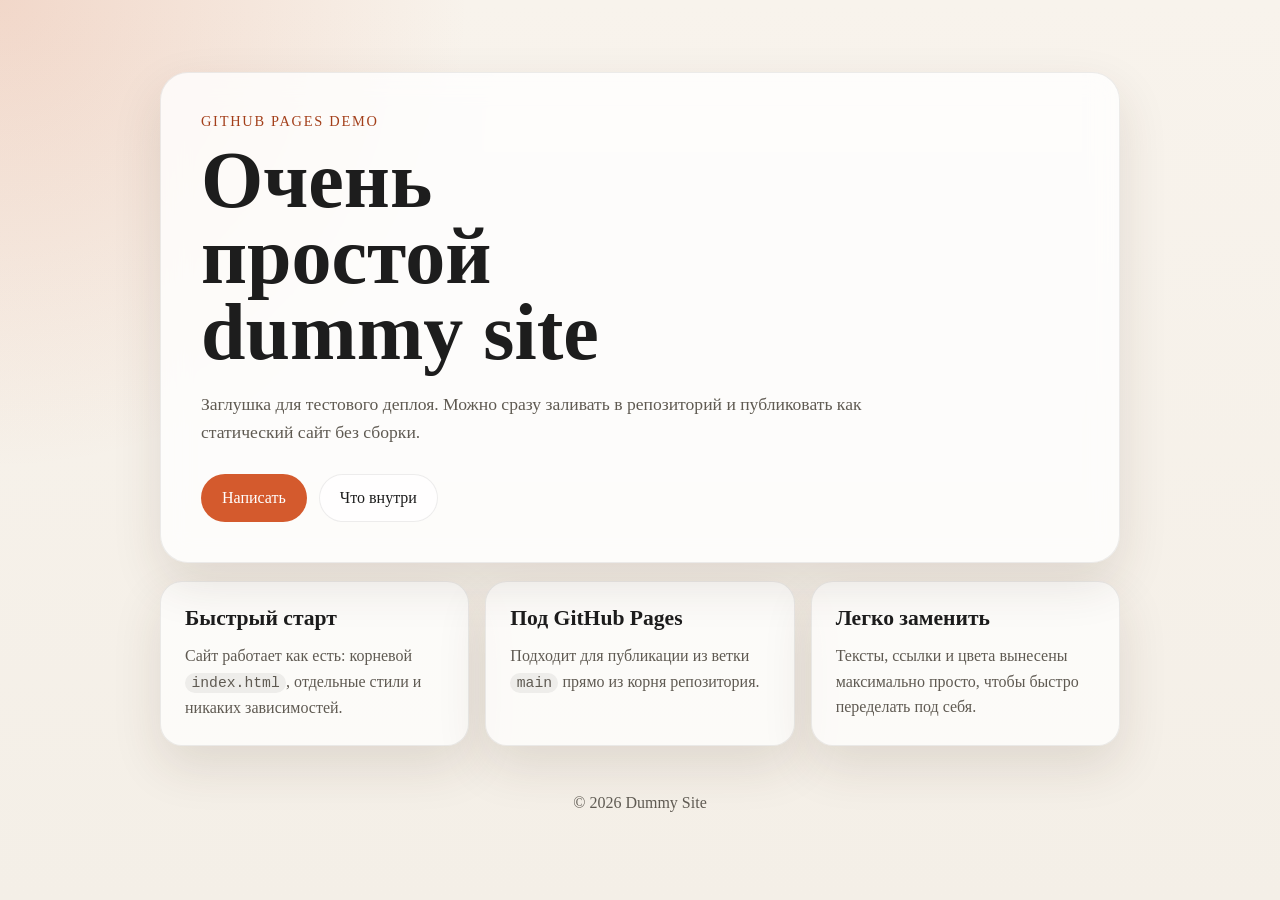
==== index.html @ 44cd0279 "add nk site as an example" ====
<!DOCTYPE html>
<html lang="ru">
  <head>
    <meta charset="UTF-8" />
    <meta name="viewport" content="width=device-width, initial-scale=1.0" />
    <title>Dummy Site</title>
    <meta
      name="description"
      content="Простой dummy-сайт для быстрого деплоя через GitHub Pages."
    />
    <link rel="stylesheet" href="styles.css" />
  </head>
  <body>
    <main class="page">
      <section class="hero">
        <p class="eyebrow">GitHub Pages Demo</p>
        <h1>Очень простой dummy site</h1>
        <p class="lead">
          Заглушка для тестового деплоя. Можно сразу заливать в репозиторий и
          публиковать как статический сайт без сборки.
        </p>
        <div class="actions">
          <a class="button primary" href="mailto:hello@example.com">Написать</a>
          <a class="button secondary" href="#about">Что внутри</a>
        </div>
      </section>

      <section class="grid" id="about">
        <article class="card">
          <h2>Быстрый старт</h2>
          <p>
            Сайт работает как есть: корневой <code>index.html</code>, отдельные
            стили и никаких зависимостей.
          </p>
        </article>

        <article class="card">
          <h2>Под GitHub Pages</h2>
          <p>
            Подходит для публикации из ветки <code>main</code> прямо из корня
            репозитория.
          </p>
        </article>

        <article class="card">
          <h2>Легко заменить</h2>
          <p>
            Тексты, ссылки и цвета вынесены максимально просто, чтобы быстро
            переделать под себя.
          </p>
        </article>
      </section>
    </main>

    <footer class="footer">
      <p>© 2026 Dummy Site</p>
    </footer>
  </body>
</html>
---- styles.css ----
:root {
  --bg: #f4efe7;
  --surface: rgba(255, 255, 255, 0.78);
  --text: #1d1d1d;
  --muted: #5f5a52;
  --accent: #d45a2d;
  --accent-dark: #a33f1a;
  --border: rgba(29, 29, 29, 0.08);
  --shadow: 0 20px 50px rgba(68, 45, 26, 0.12);
}

* {
  box-sizing: border-box;
}

body {
  margin: 0;
  min-height: 100vh;
  font-family: "Georgia", "Times New Roman", serif;
  color: var(--text);
  background:
    radial-gradient(circle at top left, rgba(212, 90, 45, 0.18), transparent 30%),
    linear-gradient(180deg, #f8f3ec 0%, var(--bg) 100%);
}

a {
  color: inherit;
  text-decoration: none;
}

code {
  padding: 0.12rem 0.4rem;
  border-radius: 999px;
  background: rgba(29, 29, 29, 0.06);
  font-family: "Courier New", monospace;
  font-size: 0.92em;
}

.page {
  width: min(960px, calc(100% - 32px));
  margin: 0 auto;
  padding: 72px 0 48px;
}

.hero {
  padding: 40px;
  border: 1px solid var(--border);
  border-radius: 28px;
  background: var(--surface);
  box-shadow: var(--shadow);
  backdrop-filter: blur(14px);
}

.eyebrow {
  margin: 0 0 12px;
  font-size: 0.9rem;
  letter-spacing: 0.12em;
  text-transform: uppercase;
  color: var(--accent-dark);
}

h1,
h2,
p {
  margin: 0;
}

h1 {
  max-width: 12ch;
  font-size: clamp(2.8rem, 8vw, 5rem);
  line-height: 0.95;
}

.lead {
  max-width: 44rem;
  margin-top: 20px;
  font-size: 1.1rem;
  line-height: 1.6;
  color: var(--muted);
}

.actions {
  display: flex;
  flex-wrap: wrap;
  gap: 12px;
  margin-top: 28px;
}

.button {
  display: inline-flex;
  align-items: center;
  justify-content: center;
  min-height: 48px;
  padding: 0 20px;
  border-radius: 999px;
  border: 1px solid var(--border);
  transition:
    transform 180ms ease,
    background-color 180ms ease,
    color 180ms ease;
}

.button:hover {
  transform: translateY(-2px);
}

.button.primary {
  background: var(--accent);
  color: #fff;
  border-color: transparent;
}

.button.secondary {
  background: rgba(255, 255, 255, 0.65);
}

.grid {
  display: grid;
  grid-template-columns: repeat(3, minmax(0, 1fr));
  gap: 16px;
  margin-top: 18px;
}

.card {
  padding: 24px;
  border: 1px solid var(--border);
  border-radius: 22px;
  background: rgba(255, 255, 255, 0.7);
  box-shadow: var(--shadow);
}

.card h2 {
  margin-bottom: 12px;
  font-size: 1.35rem;
}

.card p {
  color: var(--muted);
  line-height: 1.6;
}

.footer {
  padding: 0 16px 40px;
  text-align: center;
  color: var(--muted);
}

@media (max-width: 720px) {
  .page {
    width: min(100% - 20px, 960px);
    padding-top: 20px;
  }

  .hero,
  .card {
    padding: 22px;
  }

  .grid {
    grid-template-columns: 1fr;
  }

  h1 {
    max-width: none;
  }
}
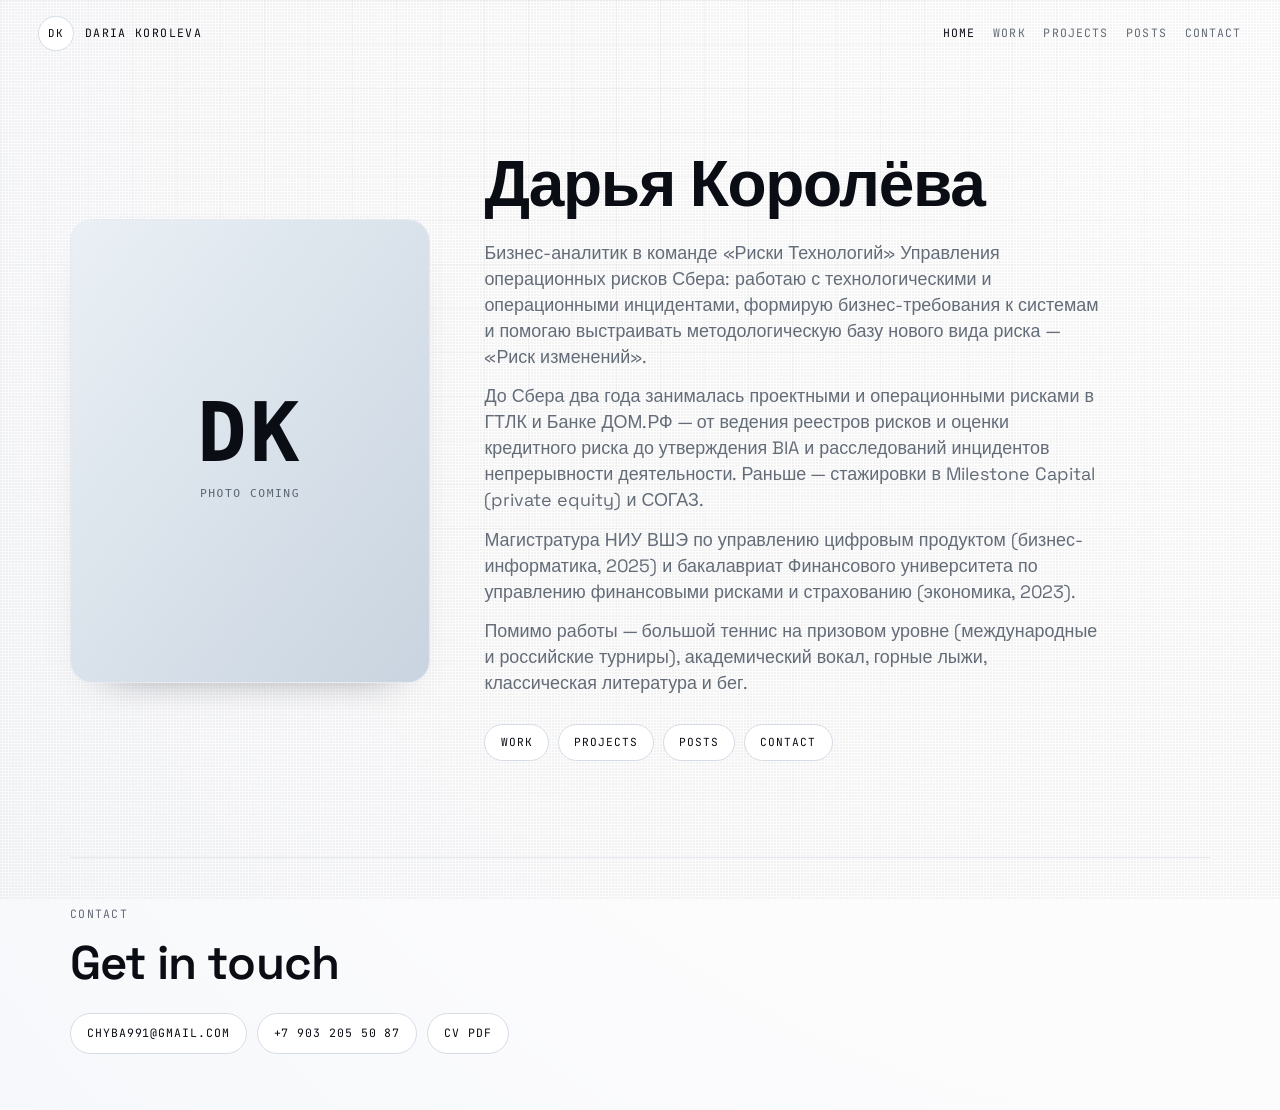
==== commit 3b8cad07: "Rebuild as personal site for Daria Koroleva (modeled on ms-site) Replace the placeholder dummy with " ====
--- a/index.html
+++ b/index.html
@@ -1,59 +1,98 @@
-<!DOCTYPE html>
+<!doctype html>
 <html lang="ru">
   <head>
     <meta charset="UTF-8" />
     <meta name="viewport" content="width=device-width, initial-scale=1.0" />
-    <title>Dummy Site</title>
+    <title>Daria Koroleva</title>
     <meta
       name="description"
-      content="Простой dummy-сайт для быстрого деплоя через GitHub Pages."
+      content="Дарья Королёва — бизнес-аналитик, операционные риски Сбера. Управление рисками и цифровым продуктом."
     />
-    <link rel="stylesheet" href="styles.css" />
+    <link rel="preconnect" href="https://fonts.googleapis.com" />
+    <link rel="preconnect" href="https://fonts.gstatic.com" crossorigin />
+    <link
+      href="https://fonts.googleapis.com/css2?family=Space+Grotesk:wght@400;500;600;700&family=JetBrains+Mono:wght@500&display=swap"
+      rel="stylesheet"
+    />
+    <link rel="icon" type="image/svg+xml" href="./assets/favicon.svg" />
+    <link rel="icon" type="image/png" sizes="32x32" href="./assets/favicon-32.png" />
+    <link rel="apple-touch-icon" sizes="180x180" href="./assets/apple-touch-icon.png" />
+    <link rel="stylesheet" href="./styles.css" />
   </head>
   <body>
-    <main class="page">
-      <section class="hero">
-        <p class="eyebrow">GitHub Pages Demo</p>
-        <h1>Очень простой dummy site</h1>
-        <p class="lead">
-          Заглушка для тестового деплоя. Можно сразу заливать в репозиторий и
-          публиковать как статический сайт без сборки.
-        </p>
-        <div class="actions">
-          <a class="button primary" href="mailto:hello@example.com">Написать</a>
-          <a class="button secondary" href="#about">Что внутри</a>
+    <div class="noise-overlay"></div>
+    <div class="bg-grid" aria-hidden="true"></div>
+
+    <header class="topbar" id="top">
+      <a class="brand" href="./index.html">
+        <span class="brand-mark">DK</span>
+        <span class="brand-name">daria koroleva</span>
+      </a>
+      <nav class="topbar-nav">
+        <a class="is-current" href="./index.html">home</a>
+        <a href="./work.html">work</a>
+        <a href="./projects.html">projects</a>
+        <a href="./posts.html">posts</a>
+        <a href="#contact">contact</a>
+      </nav>
+    </header>
+
+    <main>
+      <section class="hero hero--portrait section reveal" id="home">
+        <div class="portrait-layout">
+          <figure class="portrait">
+            <img src="./assets/portrait-placeholder.svg" alt="Портрет Дарьи Королёвой" loading="eager" />
+          </figure>
+          <div class="portrait-text">
+            <h1 class="portrait-name">Дарья Королёва</h1>
+            <div class="portrait-bio">
+              <p>
+                Бизнес-аналитик в команде «Риски Технологий» Управления
+                операционных рисков Сбера: работаю с технологическими и
+                операционными инцидентами, формирую бизнес-требования к
+                системам и помогаю выстраивать методологическую базу нового
+                вида риска — «Риск изменений».
+              </p>
+              <p>
+                До Сбера два года занималась проектными и операционными
+                рисками в ГТЛК и Банке ДОМ.РФ — от ведения реестров рисков и
+                оценки кредитного риска до утверждения BIA и расследований
+                инцидентов непрерывности деятельности. Раньше — стажировки
+                в Milestone Capital (private equity) и СОГАЗ.
+              </p>
+              <p>
+                Магистратура НИУ ВШЭ по управлению цифровым продуктом
+                (бизнес-информатика, 2025) и бакалавриат Финансового
+                университета по управлению финансовыми рисками и страхованию
+                (экономика, 2023).
+              </p>
+              <p>
+                Помимо работы — большой теннис на призовом уровне
+                (международные и российские турниры), академический вокал,
+                горные лыжи, классическая литература и бег.
+              </p>
+            </div>
+            <div class="portrait-links">
+              <a href="./work.html">work</a>
+              <a href="./projects.html">projects</a>
+              <a href="./posts.html">posts</a>
+              <a href="#contact">contact</a>
+            </div>
+          </div>
         </div>
-      </section>
-
-      <section class="grid" id="about">
-        <article class="card">
-          <h2>Быстрый старт</h2>
-          <p>
-            Сайт работает как есть: корневой <code>index.html</code>, отдельные
-            стили и никаких зависимостей.
-          </p>
-        </article>
-
-        <article class="card">
-          <h2>Под GitHub Pages</h2>
-          <p>
-            Подходит для публикации из ветки <code>main</code> прямо из корня
-            репозитория.
-          </p>
-        </article>
-
-        <article class="card">
-          <h2>Легко заменить</h2>
-          <p>
-            Тексты, ссылки и цвета вынесены максимально просто, чтобы быстро
-            переделать под себя.
-          </p>
-        </article>
       </section>
     </main>
 
-    <footer class="footer">
-      <p>© 2026 Dummy Site</p>
+    <footer class="footer section reveal" id="contact">
+      <p class="eyebrow">contact</p>
+      <h2>Get in touch</h2>
+      <div class="contact-links">
+        <a href="mailto:chyba991@gmail.com">chyba991@gmail.com</a>
+        <a href="tel:+79032055087">+7 903 205 50 87</a>
+        <a href="./assets/cv-daria-koroleva-2026.pdf" target="_blank" rel="noreferrer">cv pdf</a>
+      </div>
     </footer>
+
+    <script src="./script.js"></script>
   </body>
 </html>
--- a/styles.css
+++ b/styles.css
@@ -1,166 +1,882 @@
 :root {
-  --bg: #f4efe7;
-  --surface: rgba(255, 255, 255, 0.78);
-  --text: #1d1d1d;
-  --muted: #5f5a52;
-  --accent: #d45a2d;
-  --accent-dark: #a33f1a;
-  --border: rgba(29, 29, 29, 0.08);
-  --shadow: 0 20px 50px rgba(68, 45, 26, 0.12);
-}
-
-* {
+  --bg: #fcfcfd;
+  --paper: #ffffff;
+  --surface: #f6f7f9;
+  --surface-strong: #f2f4f7;
+  --ink: #0b0d14;
+  --muted: #646c78;
+  --line: #e6e9ef;
+  --line-strong: #d5dbe5;
+  --radius-lg: 18px;
+  --shadow-soft: 0 20px 40px -36px rgba(15, 20, 34, 0.7);
+}
+
+*,
+*::before,
+*::after {
   box-sizing: border-box;
+}
+
+html {
+  scroll-behavior: smooth;
 }
 
 body {
   margin: 0;
   min-height: 100vh;
-  font-family: "Georgia", "Times New Roman", serif;
-  color: var(--text);
-  background:
-    radial-gradient(circle at top left, rgba(212, 90, 45, 0.18), transparent 30%),
-    linear-gradient(180deg, #f8f3ec 0%, var(--bg) 100%);
-}
-
-a {
-  color: inherit;
-  text-decoration: none;
-}
-
-code {
-  padding: 0.12rem 0.4rem;
-  border-radius: 999px;
-  background: rgba(29, 29, 29, 0.06);
-  font-family: "Courier New", monospace;
-  font-size: 0.92em;
-}
-
-.page {
-  width: min(960px, calc(100% - 32px));
-  margin: 0 auto;
-  padding: 72px 0 48px;
-}
-
-.hero {
-  padding: 40px;
-  border: 1px solid var(--border);
-  border-radius: 28px;
-  background: var(--surface);
-  box-shadow: var(--shadow);
-  backdrop-filter: blur(14px);
-}
-
-.eyebrow {
-  margin: 0 0 12px;
-  font-size: 0.9rem;
-  letter-spacing: 0.12em;
-  text-transform: uppercase;
-  color: var(--accent-dark);
+  background: radial-gradient(circle at 100% 0%, #ffffff 0%, var(--bg) 62%, #f7f8fb 100%);
+  color: var(--ink);
+  font-family: "Space Grotesk", sans-serif;
+  line-height: 1.45;
+}
+
+.bg-grid {
+  position: fixed;
+  inset: 0;
+  z-index: -2;
+  pointer-events: none;
+  background-image:
+    linear-gradient(to right, rgba(11, 13, 20, 0.04) 1px, transparent 1px),
+    linear-gradient(to bottom, rgba(11, 13, 20, 0.04) 1px, transparent 1px);
+  background-size: 44px 44px;
+  mask-image: radial-gradient(circle at 50% 10%, black 0%, transparent 84%);
+}
+
+.noise-overlay {
+  position: fixed;
+  inset: 0;
+  z-index: -1;
+  pointer-events: none;
+  opacity: 0.04;
+  background-image: radial-gradient(circle at 1px 1px, #000 1px, transparent 0);
+  background-size: 3px 3px;
 }
 
 h1,
 h2,
+h3,
 p {
   margin: 0;
 }
 
+.topbar {
+  position: sticky;
+  top: 0;
+  z-index: 30;
+  display: flex;
+  align-items: center;
+  justify-content: space-between;
+  gap: 1rem;
+  width: 100%;
+  padding: 1rem clamp(1rem, 3vw, 2.8rem);
+  border-bottom: 1px solid transparent;
+  transition: border-color 220ms ease, background-color 220ms ease, backdrop-filter 220ms ease;
+}
+
+.topbar.is-active {
+  background: rgba(252, 252, 253, 0.9);
+  backdrop-filter: blur(10px);
+  border-color: var(--line);
+}
+
+.brand {
+  display: inline-flex;
+  align-items: center;
+  gap: 0.7rem;
+  text-decoration: none;
+  color: inherit;
+}
+
+.brand-mark {
+  width: 2.2rem;
+  height: 2.2rem;
+  display: grid;
+  place-items: center;
+  border: 1px solid var(--line-strong);
+  border-radius: 999px;
+  font-family: "JetBrains Mono", monospace;
+  font-size: 0.68rem;
+  letter-spacing: 0.06em;
+  background: #fff;
+}
+
+.brand-name {
+  font-family: "JetBrains Mono", monospace;
+  font-size: 0.72rem;
+  text-transform: uppercase;
+  letter-spacing: 0.12em;
+}
+
+.topbar-nav {
+  display: inline-flex;
+  align-items: center;
+  gap: 1.1rem;
+}
+
+.topbar-nav a {
+  text-decoration: none;
+  color: var(--muted);
+  font-family: "JetBrains Mono", monospace;
+  font-size: 0.72rem;
+  text-transform: uppercase;
+  letter-spacing: 0.1em;
+  transition: color 180ms ease;
+}
+
+.topbar-nav a:hover {
+  color: var(--ink);
+}
+
+.topbar-nav a.is-current {
+  color: var(--ink);
+}
+
+main,
+.footer {
+  width: min(1140px, 94vw);
+  margin-inline: auto;
+}
+
+.section {
+  padding-block: clamp(3.2rem, 8vw, 6rem);
+}
+
+.hero {
+  padding-top: clamp(2.1rem, 8vw, 6.1rem);
+}
+
+.hero-layout {
+  display: grid;
+  grid-template-columns: minmax(0, 1.25fr) minmax(0, 0.75fr);
+  gap: 1rem;
+  align-items: end;
+}
+
+.hero-main {
+  min-width: 0;
+}
+
+.eyebrow {
+  color: var(--muted);
+  font-family: "JetBrains Mono", monospace;
+  font-size: 0.72rem;
+  text-transform: uppercase;
+  letter-spacing: 0.11em;
+}
+
 h1 {
-  max-width: 12ch;
-  font-size: clamp(2.8rem, 8vw, 5rem);
-  line-height: 0.95;
-}
-
-.lead {
-  max-width: 44rem;
-  margin-top: 20px;
-  font-size: 1.1rem;
-  line-height: 1.6;
-  color: var(--muted);
+  margin-top: 1rem;
+  max-width: 13ch;
+  font-size: clamp(2.3rem, 8vw, 5.7rem);
+  line-height: 0.98;
+  letter-spacing: -0.03em;
+  font-weight: 600;
+}
+
+h2 {
+  margin-top: 0.95rem;
+  max-width: 23ch;
+  font-size: clamp(1.7rem, 4.4vw, 2.95rem);
+  line-height: 1.06;
+  letter-spacing: -0.02em;
+  font-weight: 600;
+}
+
+.hero-copy {
+  margin-top: 1.45rem;
+  max-width: 66ch;
+  color: var(--muted);
+  font-size: clamp(1rem, 2.2vw, 1.26rem);
+}
+
+.hero-side {
+  border: 1px solid var(--line);
+  border-radius: 22px;
+  background:
+    radial-gradient(180% 120% at 0% 0%, #ffffff 0%, #f8f9fb 52%, #f2f4f7 100%);
+  box-shadow: var(--shadow-soft);
+  padding: 1.2rem;
+}
+
+.hero-side-kicker {
+  color: var(--muted);
+  font-family: "JetBrains Mono", monospace;
+  font-size: 0.68rem;
+  text-transform: uppercase;
+  letter-spacing: 0.1em;
+}
+
+.hero-side-title {
+  margin-top: 0.7rem;
+  font-size: 1.25rem;
+  line-height: 1.15;
+  letter-spacing: -0.01em;
+  font-weight: 600;
+}
+
+.hero-side-list {
+  margin: 0.9rem 0 0;
+  padding-left: 1rem;
+  display: grid;
+  gap: 0.45rem;
+  color: var(--muted);
+  font-size: 0.9rem;
+}
+
+.hero-side-link {
+  margin-top: 0.95rem;
+  display: inline-block;
+  text-decoration: none;
+  color: var(--ink);
+  font-family: "JetBrains Mono", monospace;
+  font-size: 0.71rem;
+  text-transform: uppercase;
+  letter-spacing: 0.08em;
+}
+
+.hero-side-link:hover {
+  text-decoration: underline;
+  text-underline-offset: 3px;
 }
 
 .actions {
+  margin-top: 2rem;
   display: flex;
   flex-wrap: wrap;
-  gap: 12px;
-  margin-top: 28px;
-}
-
-.button {
-  display: inline-flex;
+  gap: 0.7rem;
+}
+
+.btn {
+  text-decoration: none;
+  border-radius: 999px;
+  border: 1px solid var(--line-strong);
+  padding: 0.8rem 1.2rem;
+  font-family: "JetBrains Mono", monospace;
+  font-size: 0.73rem;
+  text-transform: uppercase;
+  letter-spacing: 0.08em;
+  transition: transform 170ms ease, border-color 170ms ease, background-color 170ms ease;
+}
+
+.btn:hover {
+  transform: translateY(-2px);
+}
+
+.btn-primary {
+  background: #0b0d14;
+  color: #fff;
+  border-color: #0b0d14;
+}
+
+.btn-primary:hover {
+  background: #1a1e2a;
+}
+
+.btn-ghost {
+  color: var(--ink);
+  background: #fff;
+}
+
+.btn-ghost:hover {
+  border-color: #0f1218;
+}
+
+.metric-grid {
+  margin-top: 1rem;
+  display: grid;
+  gap: 0.9rem;
+  grid-template-columns: repeat(4, minmax(0, 1fr));
+}
+
+.metric-grid article {
+  border: 1px solid var(--line);
+  border-radius: var(--radius-lg);
+  background: rgba(255, 255, 255, 0.86);
+  padding: 1rem;
+}
+
+.metric-label {
+  color: var(--muted);
+  font-family: "JetBrains Mono", monospace;
+  font-size: 0.68rem;
+  text-transform: uppercase;
+  letter-spacing: 0.1em;
+}
+
+.metric-value {
+  margin-top: 0.65rem;
+  font-size: 1.02rem;
+  font-weight: 600;
+  line-height: 1.2;
+}
+
+.metric-note {
+  margin-top: 0.4rem;
+  color: var(--muted);
+  font-size: 0.87rem;
+}
+
+.section-head {
+  margin-bottom: 1.9rem;
+  padding-top: 1rem;
+  border-top: 1px solid var(--line);
+}
+
+.project-grid {
+  display: grid;
+  gap: 0.85rem;
+  grid-template-columns: repeat(2, minmax(0, 1fr));
+}
+
+.project-card {
+  border: 1px solid var(--line);
+  border-radius: var(--radius-lg);
+  background: linear-gradient(160deg, #ffffff 0%, var(--surface) 100%);
+  padding: 1.24rem;
+  transition: transform 160ms ease, border-color 160ms ease, box-shadow 160ms ease;
+}
+
+.project-card:first-child {
+  grid-column: 1 / -1;
+}
+
+.project-card:hover {
+  transform: translateY(-3px);
+  border-color: #c6ceda;
+  box-shadow: var(--shadow-soft);
+}
+
+.project-year {
+  color: #4f5661;
+  font-family: "JetBrains Mono", monospace;
+  font-size: 0.72rem;
+  text-transform: uppercase;
+  letter-spacing: 0.09em;
+}
+
+.project-card h3 {
+  margin-top: 0.72rem;
+  font-size: 1.32rem;
+  line-height: 1.15;
+  font-weight: 600;
+}
+
+.project-card p:last-child {
+  margin-top: 0.68rem;
+  color: var(--muted);
+}
+
+.product-list {
+  margin: 0.85rem 0 0;
+  padding-left: 1rem;
+  display: grid;
+  gap: 0.38rem;
+  color: var(--muted);
+  font-size: 0.9rem;
+}
+
+.timeline {
+  display: grid;
+  gap: 0.72rem;
+}
+
+.cv-banner {
+  display: flex;
+  flex-wrap: wrap;
+  justify-content: space-between;
   align-items: center;
-  justify-content: center;
-  min-height: 48px;
-  padding: 0 20px;
+  gap: 1rem;
+  margin-bottom: 1.55rem;
+}
+
+.cv-banner-contacts {
+  margin-top: 0;
+}
+
+.timeline-item {
+  display: grid;
+  grid-template-columns: minmax(180px, 220px) 1fr;
+  gap: 1rem;
+  border: 1px solid var(--line);
+  border-radius: 14px;
+  background: #fff;
+  padding: 1rem;
+}
+
+.timeline-date {
+  color: var(--muted);
+  font-family: "JetBrains Mono", monospace;
+  font-size: 0.73rem;
+  text-transform: uppercase;
+  letter-spacing: 0.1em;
+}
+
+.timeline-item h3 {
+  font-size: 1.15rem;
+  line-height: 1.2;
+  font-weight: 600;
+}
+
+.timeline-meta {
+  margin-top: 0.36rem;
+  color: var(--muted);
+}
+
+.timeline-note {
+  margin-top: 0.42rem;
+  color: var(--muted);
+}
+
+.timeline-role-stack {
+  margin-top: 0.95rem;
+  padding-left: 1rem;
+  border-left: 2px solid var(--line);
+  display: grid;
+  gap: 0.82rem;
+}
+
+.timeline-role {
+  border: 1px solid var(--line);
+  border-radius: 12px;
+  padding: 0.88rem 0.95rem;
+  background: linear-gradient(160deg, #ffffff 0%, var(--surface) 100%);
+}
+
+.timeline-role h4 {
+  margin: 0;
+  font-size: 1.03rem;
+  line-height: 1.26;
+  font-weight: 600;
+}
+
+.timeline-role p {
+  margin-top: 0.34rem;
+  color: var(--muted);
+}
+
+.timeline-role ul {
+  margin: 0.58rem 0 0;
+  padding-left: 1rem;
+  color: var(--muted);
+}
+
+.timeline-role li + li {
+  margin-top: 0.34rem;
+}
+
+.section-split {
+  display: grid;
+  gap: 0.85rem;
+  grid-template-columns: repeat(2, minmax(0, 1fr));
+}
+
+.section-split--stack {
+  grid-template-columns: 1fr;
+}
+
+.panel {
+  border: 1px solid var(--line);
+  border-radius: 16px;
+  padding: 1.3rem;
+  background: linear-gradient(155deg, #ffffff 0%, var(--surface) 100%);
+}
+
+.panel h3 {
+  margin-top: 0.72rem;
+  font-size: clamp(1.28rem, 2.8vw, 1.95rem);
+  line-height: 1.12;
+  font-weight: 600;
+}
+
+.panel p {
+  margin-top: 0.74rem;
+  color: var(--muted);
+}
+
+.footer {
+  padding-top: 3rem;
+  padding-bottom: 3.5rem;
+  border-top: 1px solid var(--line);
+}
+
+.footer h2 {
+  max-width: 23ch;
+}
+
+.contact-links {
+  margin-top: 1.55rem;
+  display: flex;
+  flex-wrap: wrap;
+  gap: 0.62rem;
+}
+
+.contact-links a {
+  text-decoration: none;
+  color: var(--ink);
+  border: 1px solid var(--line-strong);
   border-radius: 999px;
-  border: 1px solid var(--border);
-  transition:
-    transform 180ms ease,
-    background-color 180ms ease,
-    color 180ms ease;
-}
-
-.button:hover {
+  padding: 0.72rem 1rem;
+  background: #fff;
+  font-family: "JetBrains Mono", monospace;
+  font-size: 0.72rem;
+  text-transform: uppercase;
+  letter-spacing: 0.08em;
+  transition: transform 170ms ease, border-color 170ms ease;
+}
+
+.contact-links a:hover {
   transform: translateY(-2px);
-}
-
-.button.primary {
-  background: var(--accent);
+  border-color: #0f1218;
+}
+
+.footer-sign {
+  margin-top: 1.28rem;
+  color: var(--muted);
+}
+
+.reveal {
+  opacity: 0;
+  transform: translateY(14px);
+  transition: opacity 560ms ease, transform 560ms ease;
+}
+
+.reveal.is-visible {
+  opacity: 1;
+  transform: translateY(0);
+}
+
+/* --- Home portrait layout --- */
+.hero--portrait {
+  padding-top: clamp(2rem, 6vw, 4.5rem);
+}
+
+.portrait-layout {
+  display: grid;
+  grid-template-columns: minmax(260px, 360px) minmax(0, 1fr);
+  gap: clamp(1.6rem, 5vw, 3.4rem);
+  align-items: center;
+}
+
+.portrait {
+  margin: 0;
+  border-radius: 22px;
+  overflow: hidden;
+  background: var(--surface);
+  border: 1px solid var(--line);
+  box-shadow: var(--shadow-soft);
+  aspect-ratio: 698 / 900;
+}
+
+.portrait img,
+.portrait video,
+.portrait .portrait-media {
+  display: block;
+  width: 100%;
+  height: 100%;
+  object-fit: cover;
+}
+
+.portrait video > img {
+  width: 100%;
+  height: 100%;
+  object-fit: cover;
+}
+
+@media (prefers-reduced-motion: reduce) {
+  .portrait video {
+    display: none;
+  }
+  .portrait {
+    background: url("./assets/me-hero-poster.jpg") center/cover no-repeat;
+  }
+}
+
+.portrait-text {
+  min-width: 0;
+}
+
+.portrait-name {
+  margin-top: 0.75rem;
+  font-size: clamp(2.3rem, 6.5vw, 4rem);
+  line-height: 1.02;
+  letter-spacing: -0.02em;
+  max-width: none;
+}
+
+.portrait-bio {
+  margin-top: 1.4rem;
+  display: grid;
+  gap: 0.85rem;
+  color: var(--muted);
+  font-size: clamp(1rem, 1.6vw, 1.12rem);
+  max-width: 56ch;
+}
+
+.portrait-bio p {
+  margin: 0;
+}
+
+.portrait-links {
+  margin-top: 1.7rem;
+  display: flex;
+  flex-wrap: wrap;
+  gap: 0.55rem;
+}
+
+.portrait-links a {
+  text-decoration: none;
+  color: var(--ink);
+  border: 1px solid var(--line-strong);
+  border-radius: 999px;
+  padding: 0.6rem 0.95rem;
+  background: #fff;
+  font-family: "JetBrains Mono", monospace;
+  font-size: 0.7rem;
+  text-transform: uppercase;
+  letter-spacing: 0.09em;
+  transition: transform 170ms ease, border-color 170ms ease;
+}
+
+.portrait-links a:hover {
+  transform: translateY(-2px);
+  border-color: #0f1218;
+}
+
+@media (max-width: 860px) {
+  .portrait-layout {
+    grid-template-columns: 1fr;
+    text-align: left;
+  }
+
+  .portrait {
+    max-width: 320px;
+  }
+}
+
+/* --- Filter chips (projects, posts) --- */
+.filter-bar {
+  display: flex;
+  flex-wrap: wrap;
+  gap: 0.5rem;
+  margin-bottom: 1.6rem;
+}
+
+.filter-chip {
+  appearance: none;
+  cursor: pointer;
+  border: 1px solid var(--line-strong);
+  background: #fff;
+  color: var(--ink);
+  border-radius: 999px;
+  padding: 0.55rem 0.95rem;
+  font-family: "JetBrains Mono", monospace;
+  font-size: 0.7rem;
+  text-transform: uppercase;
+  letter-spacing: 0.09em;
+  transition: transform 170ms ease, background-color 170ms ease, color 170ms ease, border-color 170ms ease;
+}
+
+.filter-chip:hover {
+  transform: translateY(-2px);
+  border-color: #0f1218;
+}
+
+.filter-chip.is-active {
+  background: #0b0d14;
   color: #fff;
-  border-color: transparent;
-}
-
-.button.secondary {
-  background: rgba(255, 255, 255, 0.65);
-}
-
-.grid {
-  display: grid;
-  grid-template-columns: repeat(3, minmax(0, 1fr));
-  gap: 16px;
-  margin-top: 18px;
-}
-
-.card {
-  padding: 24px;
-  border: 1px solid var(--border);
-  border-radius: 22px;
-  background: rgba(255, 255, 255, 0.7);
-  box-shadow: var(--shadow);
-}
-
-.card h2 {
-  margin-bottom: 12px;
-  font-size: 1.35rem;
-}
-
-.card p {
-  color: var(--muted);
-  line-height: 1.6;
-}
-
-.footer {
-  padding: 0 16px 40px;
+  border-color: #0b0d14;
+}
+
+/* --- Project tags inside cards --- */
+.project-tags {
+  list-style: none;
+  margin: 0.55rem 0 0;
+  padding: 0;
+  display: flex;
+  flex-wrap: wrap;
+  gap: 0.35rem;
+}
+
+.project-tags li {
+  font-family: "JetBrains Mono", monospace;
+  font-size: 0.62rem;
+  text-transform: uppercase;
+  letter-spacing: 0.09em;
+  color: var(--muted);
+  border: 1px solid var(--line);
+  border-radius: 999px;
+  padding: 0.22rem 0.55rem;
+  background: #fff;
+}
+
+.project-links {
+  margin-top: 0.85rem;
+  display: flex;
+  flex-wrap: wrap;
+  gap: 0.4rem;
+}
+
+.project-links a {
+  text-decoration: none;
+  color: var(--ink);
+  border: 1px solid var(--line-strong);
+  border-radius: 999px;
+  padding: 0.45rem 0.8rem;
+  background: #fff;
+  font-family: "JetBrains Mono", monospace;
+  font-size: 0.66rem;
+  text-transform: uppercase;
+  letter-spacing: 0.08em;
+  transition: border-color 170ms ease, transform 170ms ease;
+}
+
+.project-links a:hover {
+  border-color: #0f1218;
+  transform: translateY(-2px);
+}
+
+/* --- Posts list --- */
+.post-list {
+  display: grid;
+  gap: 0.85rem;
+}
+
+.post-item {
+  border: 1px solid var(--line);
+  border-radius: var(--radius-lg);
+  background: linear-gradient(160deg, #ffffff 0%, var(--surface) 100%);
+  padding: 1.2rem 1.3rem;
+  transition: transform 160ms ease, border-color 160ms ease, box-shadow 160ms ease;
+}
+
+.post-item:hover {
+  transform: translateY(-2px);
+  border-color: #c6ceda;
+  box-shadow: var(--shadow-soft);
+}
+
+.post-date {
+  color: var(--muted);
+  font-family: "JetBrains Mono", monospace;
+  font-size: 0.7rem;
+  text-transform: uppercase;
+  letter-spacing: 0.09em;
+}
+
+.post-item h3 {
+  margin-top: 0.55rem;
+  font-size: 1.18rem;
+  line-height: 1.22;
+  font-weight: 600;
+}
+
+.post-item p {
+  margin-top: 0.55rem;
+  color: var(--muted);
+}
+
+.post-links {
+  margin-top: 0.85rem;
+  display: flex;
+  flex-wrap: wrap;
+  gap: 0.4rem;
+}
+
+.post-links a {
+  text-decoration: none;
+  color: var(--ink);
+  border: 1px solid var(--line-strong);
+  border-radius: 999px;
+  padding: 0.45rem 0.8rem;
+  background: #fff;
+  font-family: "JetBrains Mono", monospace;
+  font-size: 0.66rem;
+  text-transform: uppercase;
+  letter-spacing: 0.08em;
+  transition: border-color 170ms ease, transform 170ms ease;
+}
+
+.post-links a:hover {
+  border-color: #0f1218;
+  transform: translateY(-2px);
+}
+
+/* --- Empty state (projects / posts placeholder) --- */
+.empty-state {
+  border: 1px dashed var(--line-strong);
+  border-radius: var(--radius-lg);
+  padding: 2rem 1.5rem;
+  background: rgba(255, 255, 255, 0.6);
   text-align: center;
-  color: var(--muted);
-}
-
-@media (max-width: 720px) {
-  .page {
-    width: min(100% - 20px, 960px);
-    padding-top: 20px;
-  }
-
-  .hero,
-  .card {
-    padding: 22px;
-  }
-
-  .grid {
+}
+
+.empty-state.is-hidden {
+  display: none;
+}
+
+.empty-copy {
+  margin-top: 0.75rem;
+  color: var(--muted);
+  max-width: 48ch;
+  margin-inline: auto;
+}
+
+.empty-copy a {
+  color: var(--ink);
+  text-decoration: underline;
+  text-underline-offset: 3px;
+}
+
+@media (max-width: 1040px) {
+  .hero-layout {
     grid-template-columns: 1fr;
   }
 
+  .hero-side {
+    max-width: 620px;
+  }
+
+  .metric-grid {
+    grid-template-columns: repeat(2, minmax(0, 1fr));
+  }
+
+  .timeline-item {
+    grid-template-columns: 1fr;
+    gap: 0.45rem;
+  }
+
+  .section-split {
+    grid-template-columns: 1fr;
+  }
+}
+
+@media (max-width: 760px) {
+  .project-grid {
+    grid-template-columns: 1fr;
+  }
+
+  .project-card:first-child {
+    grid-column: auto;
+  }
+
+  .metric-grid {
+    grid-template-columns: 1fr;
+  }
+}
+
+@media (max-width: 640px) {
+  .topbar {
+    flex-direction: column;
+    align-items: flex-start;
+    gap: 0.72rem;
+  }
+
+  .topbar-nav {
+    flex-wrap: wrap;
+    gap: 0.84rem;
+  }
+
   h1 {
-    max-width: none;
-  }
-}
+    max-width: 11.2ch;
+  }
+}
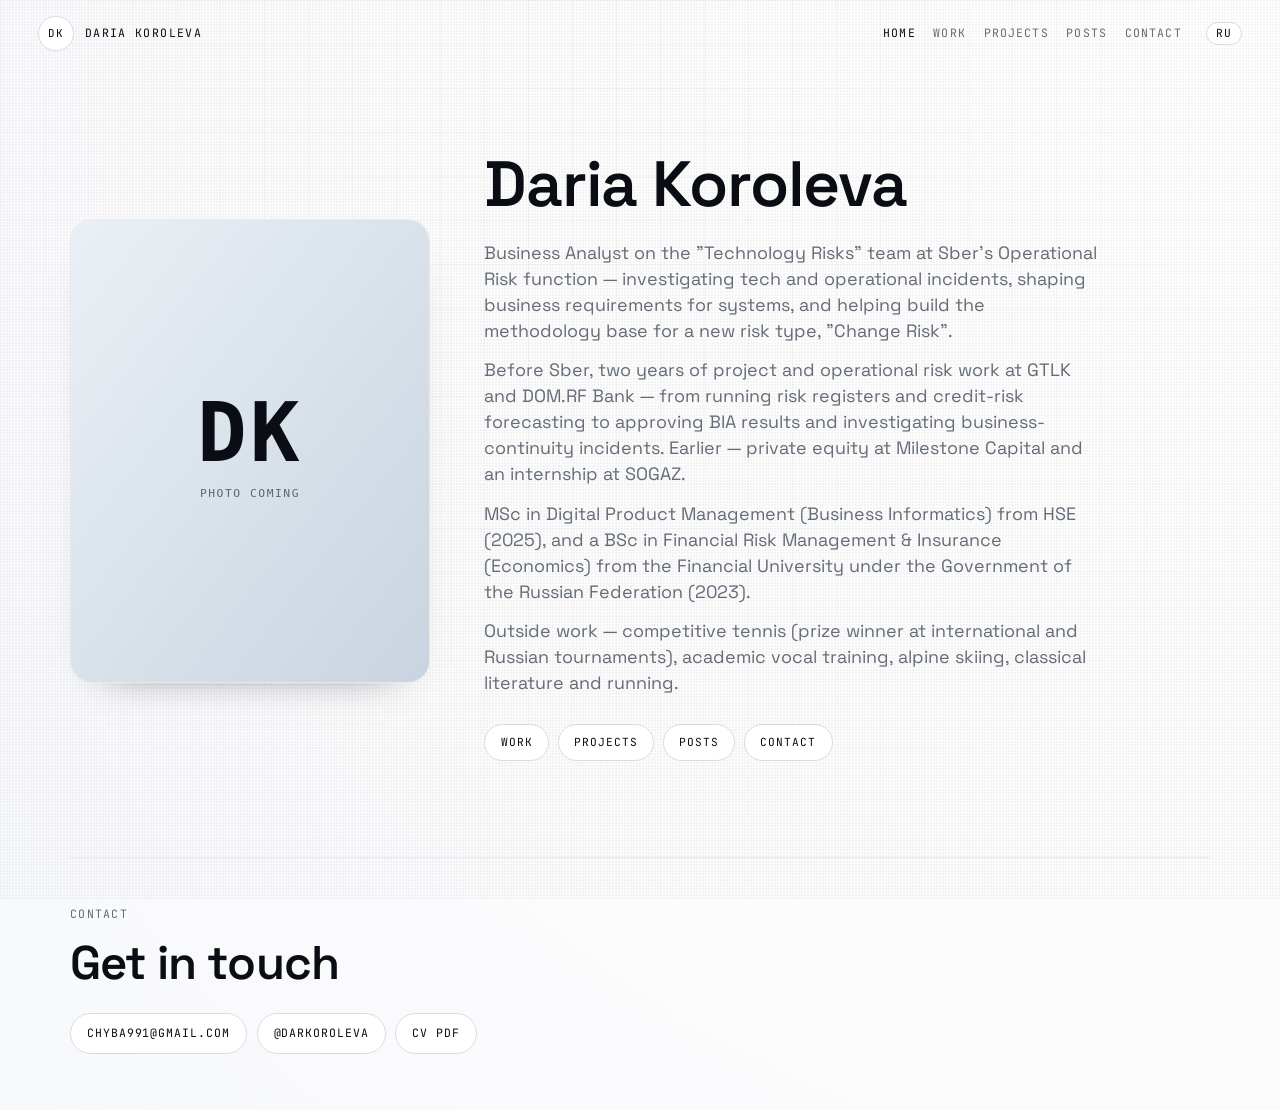
==== commit 4d36b7f6: "Translate to English (default), add EN/RU toggle, swap contacts - All four pages now use English as " ====
--- a/index.html
+++ b/index.html
@@ -1,12 +1,12 @@
 <!doctype html>
-<html lang="ru">
+<html lang="en">
   <head>
     <meta charset="UTF-8" />
     <meta name="viewport" content="width=device-width, initial-scale=1.0" />
-    <title>Daria Koroleva</title>
+    <title data-i18n="page_title_home">Daria Koroleva</title>
     <meta
       name="description"
-      content="Дарья Королёва — бизнес-аналитик, операционные риски Сбера. Управление рисками и цифровым продуктом."
+      content="Daria Koroleva — Business Analyst, Operational Risk at Sber."
     />
     <link rel="preconnect" href="https://fonts.googleapis.com" />
     <link rel="preconnect" href="https://fonts.gstatic.com" crossorigin />
@@ -26,14 +26,15 @@
     <header class="topbar" id="top">
       <a class="brand" href="./index.html">
         <span class="brand-mark">DK</span>
-        <span class="brand-name">daria koroleva</span>
+        <span class="brand-name" data-i18n="brand_name">daria koroleva</span>
       </a>
       <nav class="topbar-nav">
-        <a class="is-current" href="./index.html">home</a>
-        <a href="./work.html">work</a>
-        <a href="./projects.html">projects</a>
-        <a href="./posts.html">posts</a>
-        <a href="#contact">contact</a>
+        <a class="is-current" href="./index.html" data-i18n="nav_home">home</a>
+        <a href="./work.html" data-i18n="nav_work">work</a>
+        <a href="./projects.html" data-i18n="nav_projects">projects</a>
+        <a href="./posts.html" data-i18n="nav_posts">posts</a>
+        <a href="#contact" data-i18n="nav_contact">contact</a>
+        <button type="button" class="lang-toggle" data-lang-toggle aria-label="Switch to Russian">ru</button>
       </nav>
     </header>
 
@@ -41,42 +42,43 @@
       <section class="hero hero--portrait section reveal" id="home">
         <div class="portrait-layout">
           <figure class="portrait">
-            <img src="./assets/portrait-placeholder.svg" alt="Портрет Дарьи Королёвой" loading="eager" />
+            <img src="./assets/portrait-placeholder.svg" alt="Daria Koroleva portrait" loading="eager" />
           </figure>
           <div class="portrait-text">
-            <h1 class="portrait-name">Дарья Королёва</h1>
+            <h1 class="portrait-name" data-i18n="hero_name">Daria Koroleva</h1>
             <div class="portrait-bio">
-              <p>
-                Бизнес-аналитик в команде «Риски Технологий» Управления
-                операционных рисков Сбера: работаю с технологическими и
-                операционными инцидентами, формирую бизнес-требования к
-                системам и помогаю выстраивать методологическую базу нового
-                вида риска — «Риск изменений».
+              <p data-i18n="hero_p1">
+                Business Analyst on the "Technology Risks" team at Sber's
+                Operational Risk function — investigating tech and
+                operational incidents, shaping business requirements for
+                systems, and helping build the methodology base for a new
+                risk type, "Change Risk".
               </p>
-              <p>
-                До Сбера два года занималась проектными и операционными
-                рисками в ГТЛК и Банке ДОМ.РФ — от ведения реестров рисков и
-                оценки кредитного риска до утверждения BIA и расследований
-                инцидентов непрерывности деятельности. Раньше — стажировки
-                в Milestone Capital (private equity) и СОГАЗ.
+              <p data-i18n="hero_p2">
+                Before Sber, two years of project and operational risk work
+                at GTLK and DOM.RF Bank — from running risk registers and
+                credit-risk forecasting to approving BIA results and
+                investigating business-continuity incidents. Earlier —
+                private equity at Milestone Capital and an internship at
+                SOGAZ.
               </p>
-              <p>
-                Магистратура НИУ ВШЭ по управлению цифровым продуктом
-                (бизнес-информатика, 2025) и бакалавриат Финансового
-                университета по управлению финансовыми рисками и страхованию
-                (экономика, 2023).
+              <p data-i18n="hero_p3">
+                MSc in Digital Product Management (Business Informatics)
+                from HSE (2025), and a BSc in Financial Risk Management
+                &amp; Insurance (Economics) from the Financial University
+                under the Government of the Russian Federation (2023).
               </p>
-              <p>
-                Помимо работы — большой теннис на призовом уровне
-                (международные и российские турниры), академический вокал,
-                горные лыжи, классическая литература и бег.
+              <p data-i18n="hero_p4">
+                Outside work — competitive tennis (prize winner at
+                international and Russian tournaments), academic vocal
+                training, alpine skiing, classical literature and running.
               </p>
             </div>
             <div class="portrait-links">
-              <a href="./work.html">work</a>
-              <a href="./projects.html">projects</a>
-              <a href="./posts.html">posts</a>
-              <a href="#contact">contact</a>
+              <a href="./work.html" data-i18n="nav_work">work</a>
+              <a href="./projects.html" data-i18n="nav_projects">projects</a>
+              <a href="./posts.html" data-i18n="nav_posts">posts</a>
+              <a href="#contact" data-i18n="nav_contact">contact</a>
             </div>
           </div>
         </div>
@@ -84,12 +86,12 @@
     </main>
 
     <footer class="footer section reveal" id="contact">
-      <p class="eyebrow">contact</p>
-      <h2>Get in touch</h2>
+      <p class="eyebrow" data-i18n="contact_eyebrow">contact</p>
+      <h2 data-i18n="contact_title">Get in touch</h2>
       <div class="contact-links">
         <a href="mailto:chyba991@gmail.com">chyba991@gmail.com</a>
-        <a href="tel:+79032055087">+7 903 205 50 87</a>
-        <a href="./assets/cv-daria-koroleva-2026.pdf" target="_blank" rel="noreferrer">cv pdf</a>
+        <a href="https://t.me/DarKoroleva" target="_blank" rel="noreferrer">@DarKoroleva</a>
+        <a href="./assets/cv-daria-koroleva-2026.pdf" target="_blank" rel="noreferrer" data-i18n="contact_cv">cv pdf</a>
       </div>
     </footer>
 
--- a/styles.css
+++ b/styles.css
@@ -131,6 +131,28 @@
   color: var(--ink);
 }
 
+.lang-toggle {
+  margin-left: 0.4rem;
+  border: 1px solid var(--line-strong);
+  background: #fff;
+  color: var(--ink);
+  font-family: "JetBrains Mono", monospace;
+  font-size: 0.7rem;
+  text-transform: uppercase;
+  letter-spacing: 0.1em;
+  padding: 0.32rem 0.55rem;
+  border-radius: 999px;
+  cursor: pointer;
+  transition: transform 170ms ease, border-color 170ms ease;
+  min-width: 2.1rem;
+  line-height: 1;
+}
+
+.lang-toggle:hover {
+  transform: translateY(-1px);
+  border-color: #0f1218;
+}
+
 main,
 .footer {
   width: min(1140px, 94vw);
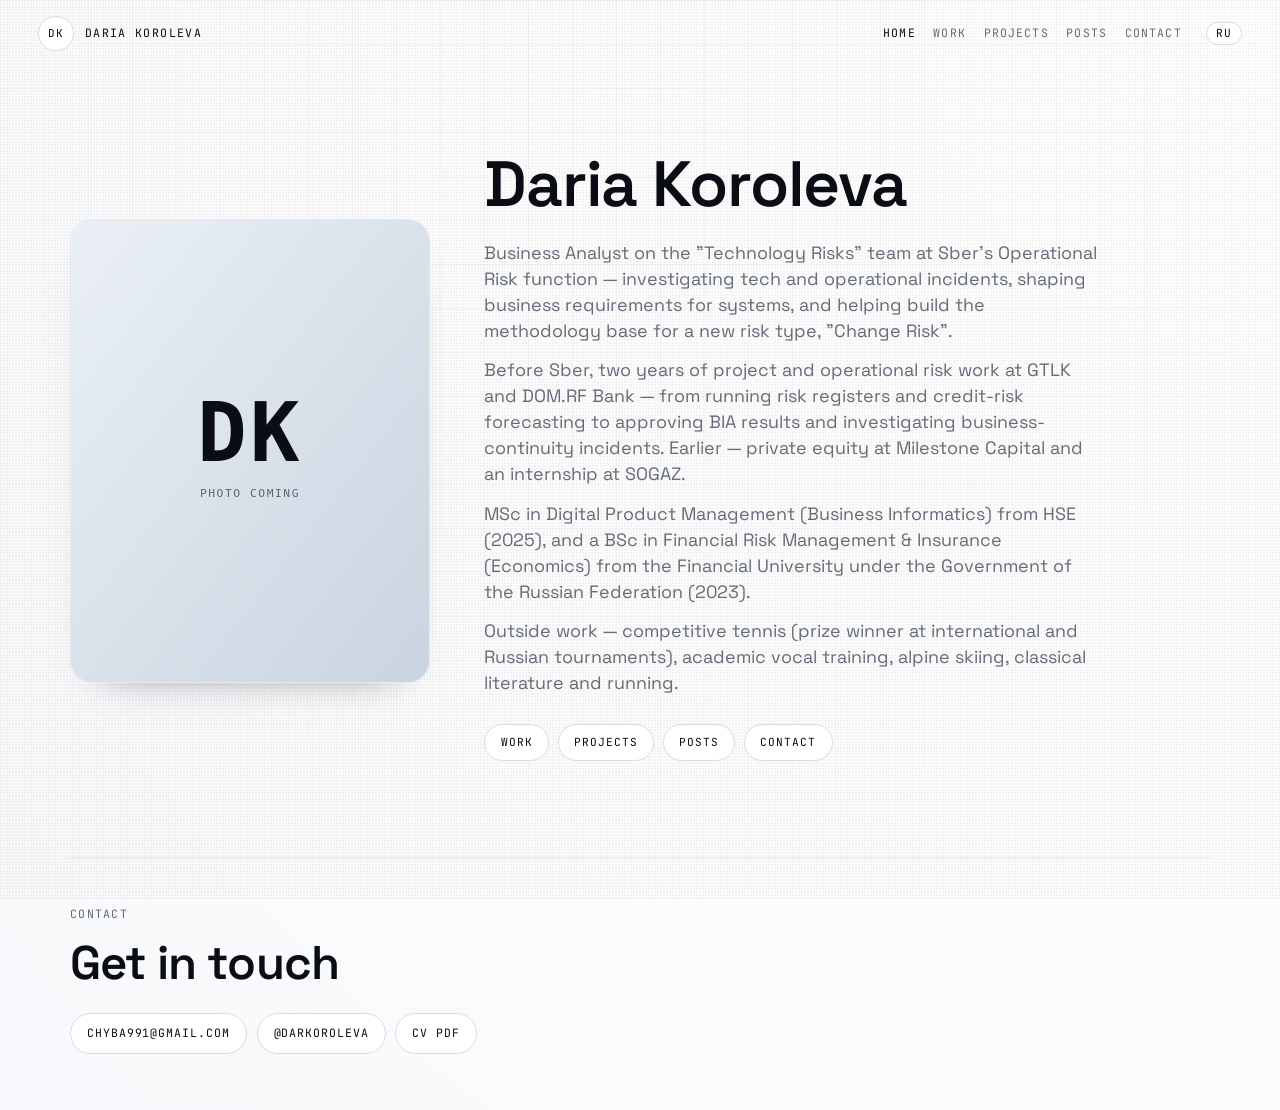
==== commit d3a7f595: "Restyle CV PDF in site typography, ship EN + RU versions - New cv-en.html and cv-ru.html: A4 print l" ====
--- a/index.html
+++ b/index.html
@@ -91,7 +91,7 @@
       <div class="contact-links">
         <a href="mailto:chyba991@gmail.com">chyba991@gmail.com</a>
         <a href="https://t.me/DarKoroleva" target="_blank" rel="noreferrer">@DarKoroleva</a>
-        <a href="./assets/cv-daria-koroleva-2026.pdf" target="_blank" rel="noreferrer" data-i18n="contact_cv">cv pdf</a>
+        <a href="./assets/cv-daria-koroleva-2026.pdf" data-href-ru="./assets/cv-daria-koroleva-2026-ru.pdf" target="_blank" rel="noreferrer" data-i18n="contact_cv">cv pdf</a>
       </div>
     </footer>
 
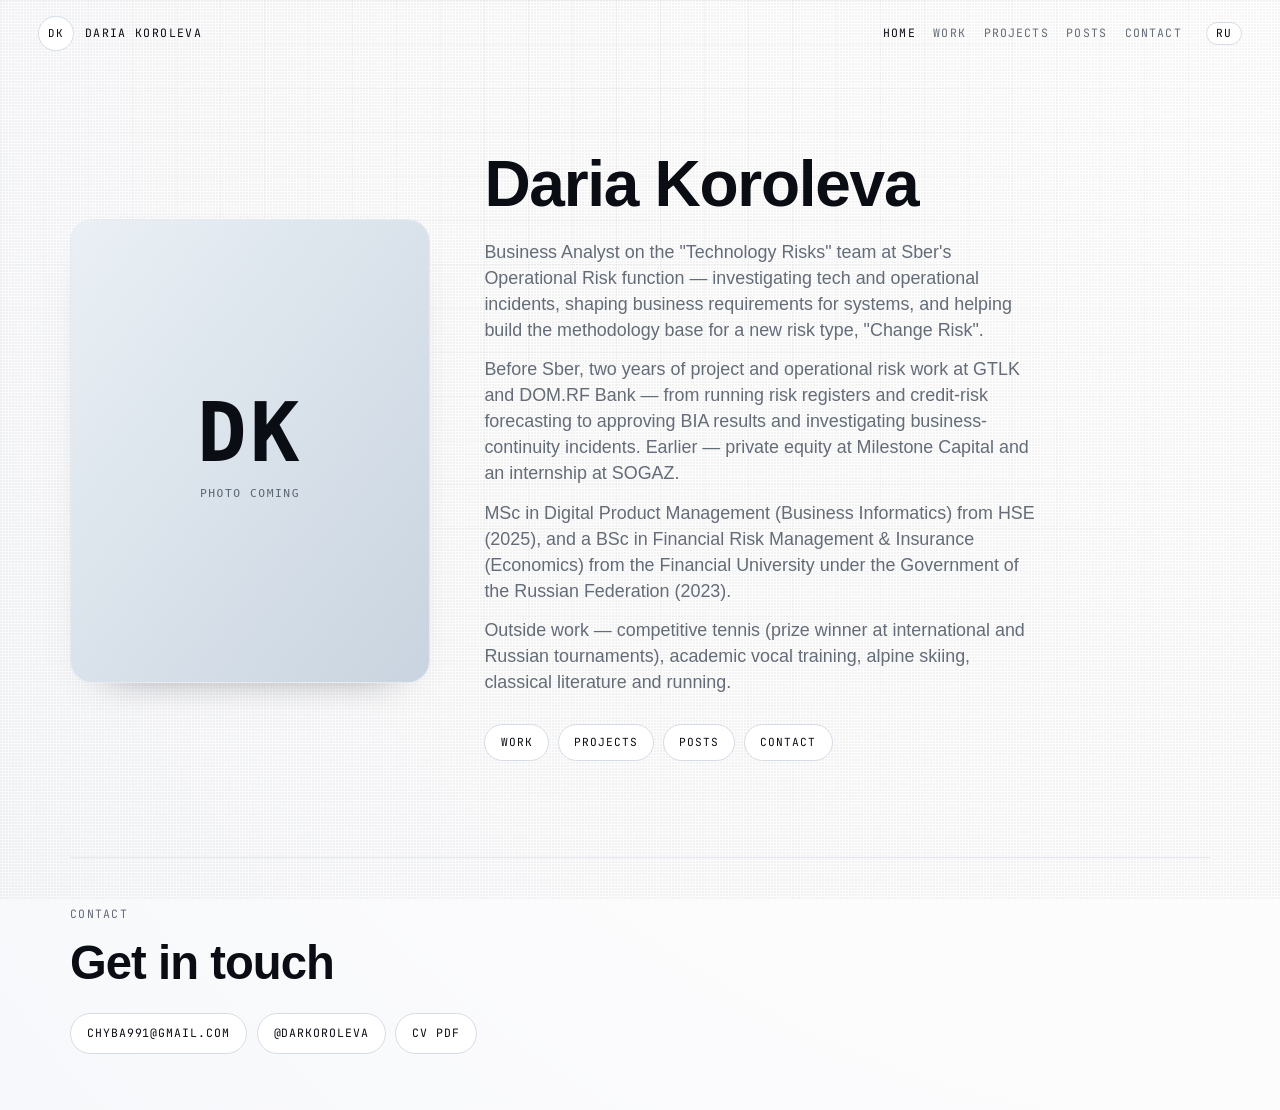
==== commit 20c89a0e: "Switch site + CV typography to Onest, fit CV on one page Why Onest: Space Grotesk on Google Fonts sh" ====
--- a/index.html
+++ b/index.html
@@ -11,7 +11,7 @@
     <link rel="preconnect" href="https://fonts.googleapis.com" />
     <link rel="preconnect" href="https://fonts.gstatic.com" crossorigin />
     <link
-      href="https://fonts.googleapis.com/css2?family=Space+Grotesk:wght@400;500;600;700&family=JetBrains+Mono:wght@500&display=swap"
+      href="https://fonts.googleapis.com/css2?family=Onest:wght@400;500;600;700&family=JetBrains+Mono:wght@500&display=swap"
       rel="stylesheet"
     />
     <link rel="icon" type="image/svg+xml" href="./assets/favicon.svg" />
